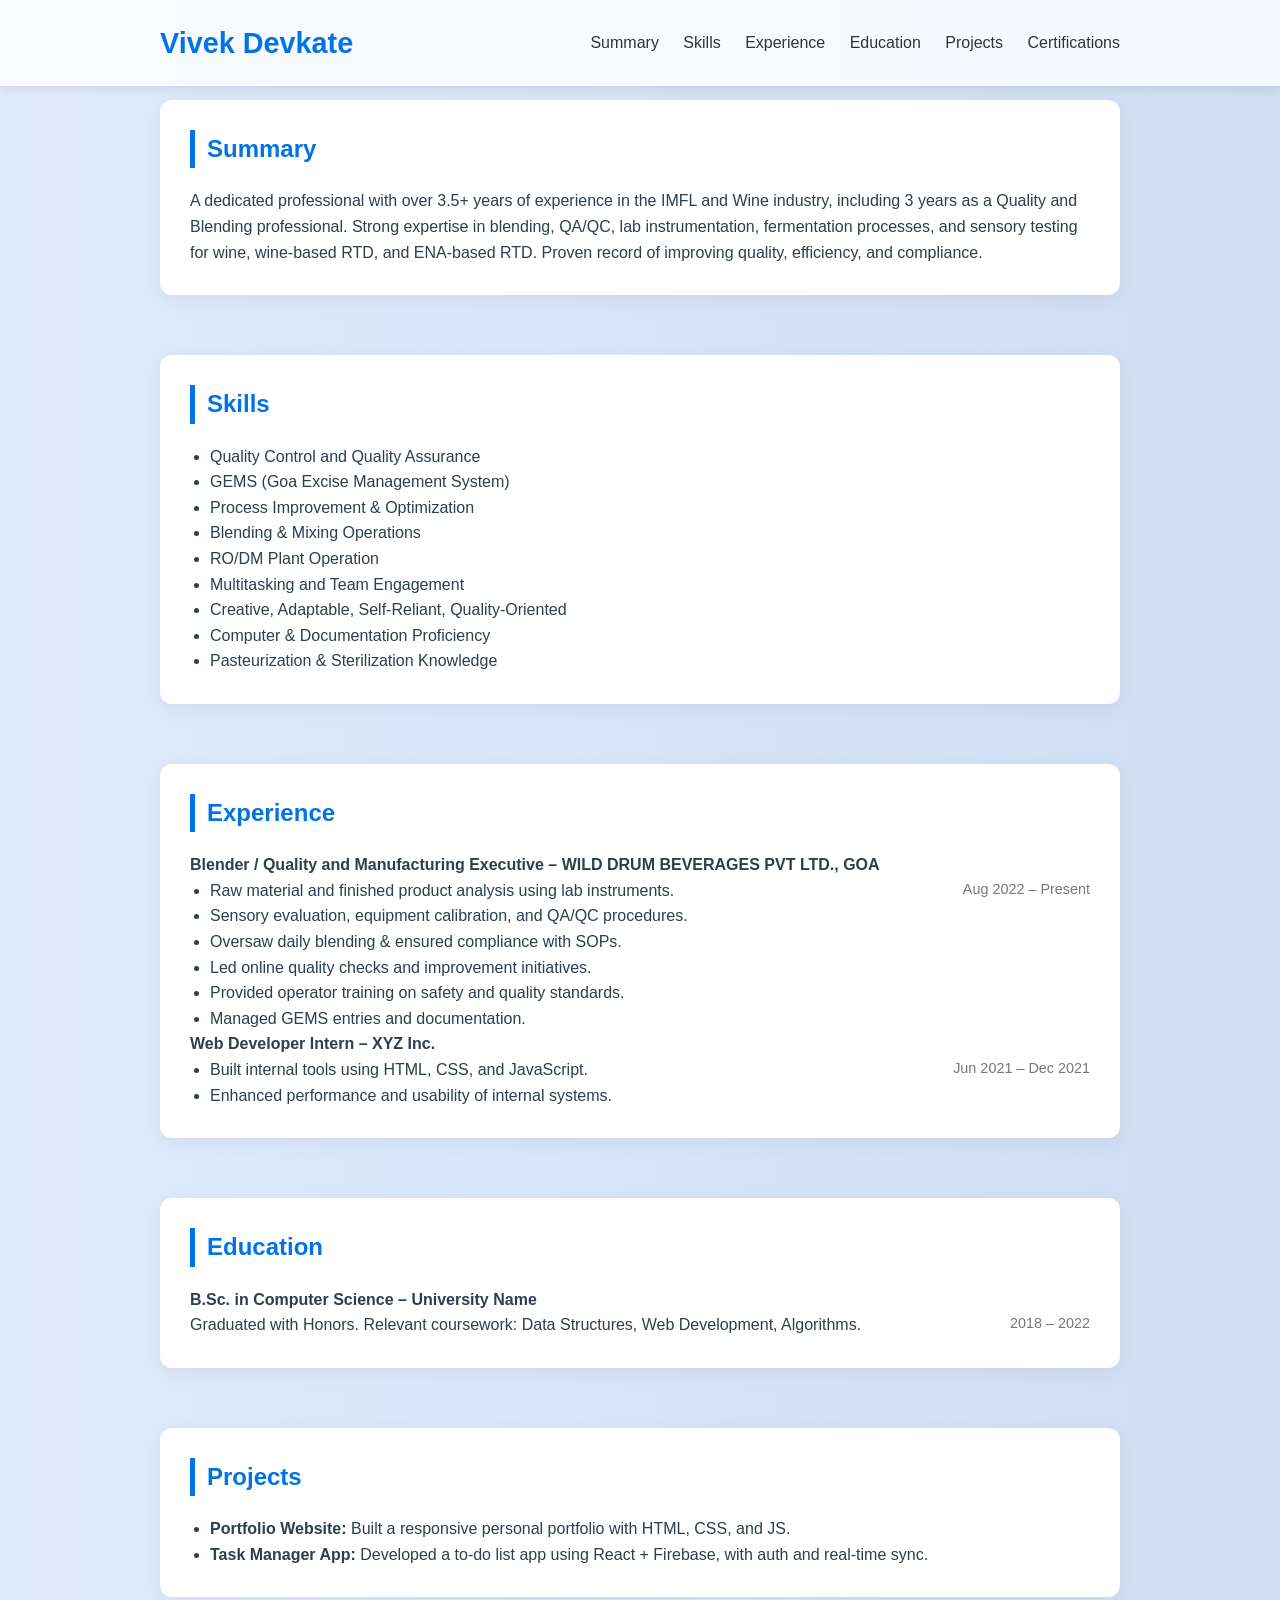
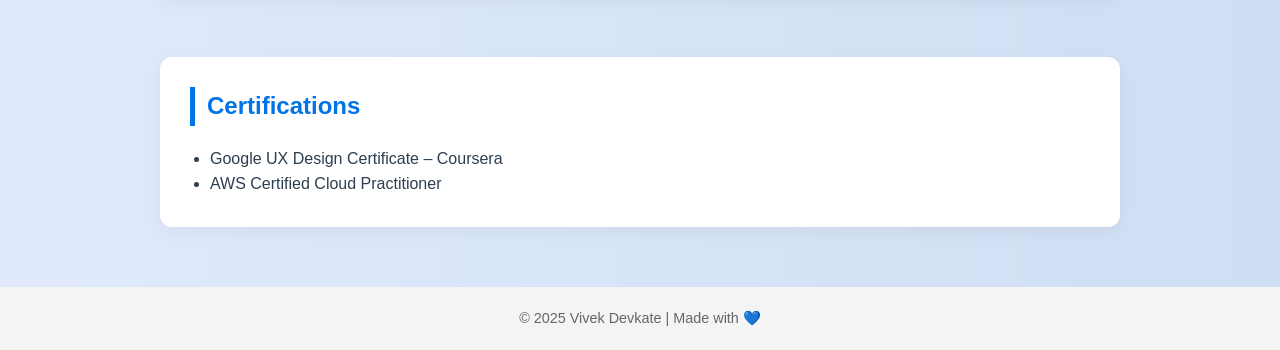
==== index.html @ bbddb103 "Update and rename Vivek Resume.html to index.html" ====
<!DOCTYPE html>
<html lang="en">
<head>
  <meta charset="UTF-8" />
  <meta name="viewport" content="width=device-width, initial-scale=1.0"/>
  <title>Vivek Devkate - Resume</title>
  <style>
    /* Global Reset */
    * {
      margin: 0;
      padding: 0;
      box-sizing: border-box;
    }

    html {
      scroll-behavior: smooth;
    }

    body {
      font-family: 'Segoe UI', Tahoma, Geneva, Verdana, sans-serif;
      background: linear-gradient(to right, #e0eafc, #cfdef3);
      color: #2c3e50;
      line-height: 1.6;
    }

    a {
      color: #0073e6;
      text-decoration: none;
    }

    a:hover {
      text-decoration: underline;
    }

    /* Header / Navbar */
    header {
      background-color: #ffffffcc;
      padding: 20px 0;
      position: fixed;
      top: 0;
      width: 100%;
      z-index: 999;
      box-shadow: 0 2px 10px rgba(0,0,0,0.1);
    }

    .navbar {
      max-width: 1000px;
      margin: auto;
      display: flex;
      justify-content: space-between;
      align-items: center;
      padding: 0 20px;
    }

    .navbar h1 {
      font-size: 1.8em;
      color: #0073e6;
    }

    .nav-links a {
      margin-left: 20px;
      font-size: 1em;
      color: #333;
    }

    /* Sections */
    .container {
      max-width: 1000px;
      margin: 100px auto 60px;
      padding: 0 20px;
    }

    section {
      margin-bottom: 60px;
      padding: 30px;
      background: #fff;
      border-radius: 12px;
      box-shadow: 0 5px 20px rgba(0,0,0,0.05);
      transition: transform 0.2s;
    }

    section:hover {
      transform: translateY(-2px);
    }

    .section-title {
      font-size: 1.5em;
      margin-bottom: 20px;
      color: #0073e6;
      border-left: 5px solid #0073e6;
      padding-left: 12px;
    }

    ul {
      padding-left: 20px;
    }

    .job-title, .degree {
      font-weight: bold;
    }

    .date {
      float: right;
      color: #777;
      font-size: 0.9em;
    }

    footer {
      text-align: center;
      padding: 20px;
      font-size: 0.9em;
      background-color: #f4f4f4;
      color: #666;
    }

    @media (max-width: 768px) {
      .navbar {
        flex-direction: column;
        align-items: flex-start;
      }

      .nav-links {
        margin-top: 10px;
      }

      .nav-links a {
        display: block;
        margin: 5px 0;
      }

      .date {
        float: none;
        display: block;
        margin-top: 5px;
      }
    }
  </style>
</head>
<body>

  <header>
    <div class="navbar">
      <h1>Vivek Devkate</h1>
      <div class="nav-links">
        <a href="#summary">Summary</a>
        <a href="#skills">Skills</a>
        <a href="#experience">Experience</a>
        <a href="#education">Education</a>
        <a href="#projects">Projects</a>
        <a href="#certifications">Certifications</a>
      </div>
    </div>
  </header>

  <div class="container">
    <section id="summary">
      <h2 class="section-title">Summary</h2>
      <p>A dedicated professional with over 3.5+ years of experience in the IMFL and Wine industry, including 3 years as a Quality and Blending professional. Strong expertise in blending, QA/QC, lab instrumentation, fermentation processes, and sensory testing for wine, wine-based RTD, and ENA-based RTD. Proven record of improving quality, efficiency, and compliance.</p>
    </section>

    <section id="skills">
      <h2 class="section-title">Skills</h2>
      <ul>
        <li>Quality Control and Quality Assurance</li>
        <li>GEMS (Goa Excise Management System)</li>
        <li>Process Improvement & Optimization</li>
        <li>Blending & Mixing Operations</li>
        <li>RO/DM Plant Operation</li>
        <li>Multitasking and Team Engagement</li>
        <li>Creative, Adaptable, Self-Reliant, Quality-Oriented</li>
        <li>Computer & Documentation Proficiency</li>
        <li>Pasteurization & Sterilization Knowledge</li>
      </ul>
    </section>

    <section id="experience">
      <h2 class="section-title">Experience</h2>

      <div class="job clearfix">
        <div class="job-title">Blender / Quality and Manufacturing Executive – WILD DRUM BEVERAGES PVT LTD., GOA</div>
        <div class="date">Aug 2022 – Present</div>
        <ul>
          <li>Raw material and finished product analysis using lab instruments.</li>
          <li>Sensory evaluation, equipment calibration, and QA/QC procedures.</li>
          <li>Oversaw daily blending & ensured compliance with SOPs.</li>
          <li>Led online quality checks and improvement initiatives.</li>
          <li>Provided operator training on safety and quality standards.</li>
          <li>Managed GEMS entries and documentation.</li>
        </ul>
      </div>

      <div class="job clearfix">
        <div class="job-title">Web Developer Intern – XYZ Inc.</div>
        <div class="date">Jun 2021 – Dec 2021</div>
        <ul>
          <li>Built internal tools using HTML, CSS, and JavaScript.</li>
          <li>Enhanced performance and usability of internal systems.</li>
        </ul>
      </div>
    </section>

    <section id="education">
      <h2 class="section-title">Education</h2>
      <div class="education clearfix">
        <div class="degree">B.Sc. in Computer Science – University Name</div>
        <div class="date">2018 – 2022</div>
        <p>Graduated with Honors. Relevant coursework: Data Structures, Web Development, Algorithms.</p>
      </div>
    </section>

    <section id="projects">
      <h2 class="section-title">Projects</h2>
      <ul>
        <li><strong>Portfolio Website:</strong> Built a responsive personal portfolio with HTML, CSS, and JS.</li>
        <li><strong>Task Manager App:</strong> Developed a to-do list app using React + Firebase, with auth and real-time sync.</li>
      </ul>
    </section>

    <section id="certifications">
      <h2 class="section-title">Certifications</h2>
      <ul>
        <li>Google UX Design Certificate – Coursera</li>
        <li>AWS Certified Cloud Practitioner</li>
      </ul>
    </section>
  </div>

  <footer>
    &copy; 2025 Vivek Devkate | Made with 💙
  </footer>

</body>
</html>
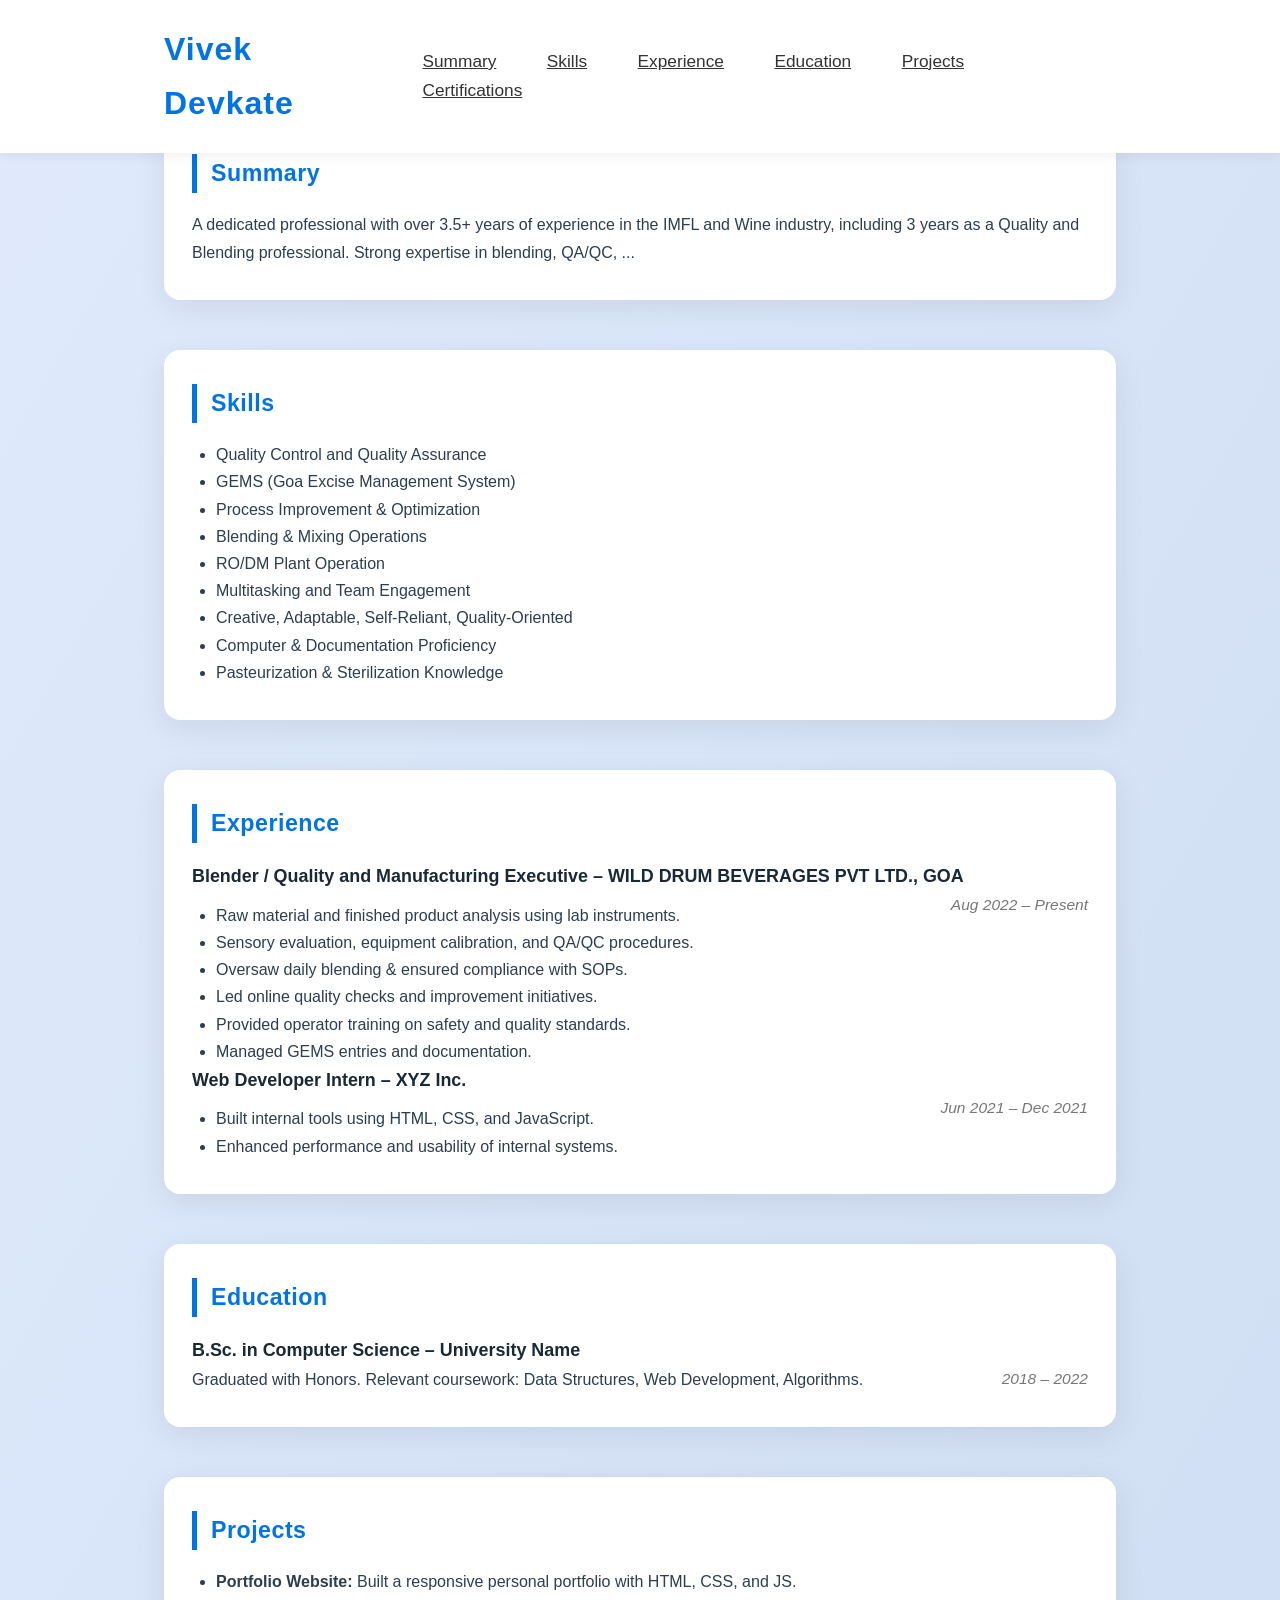
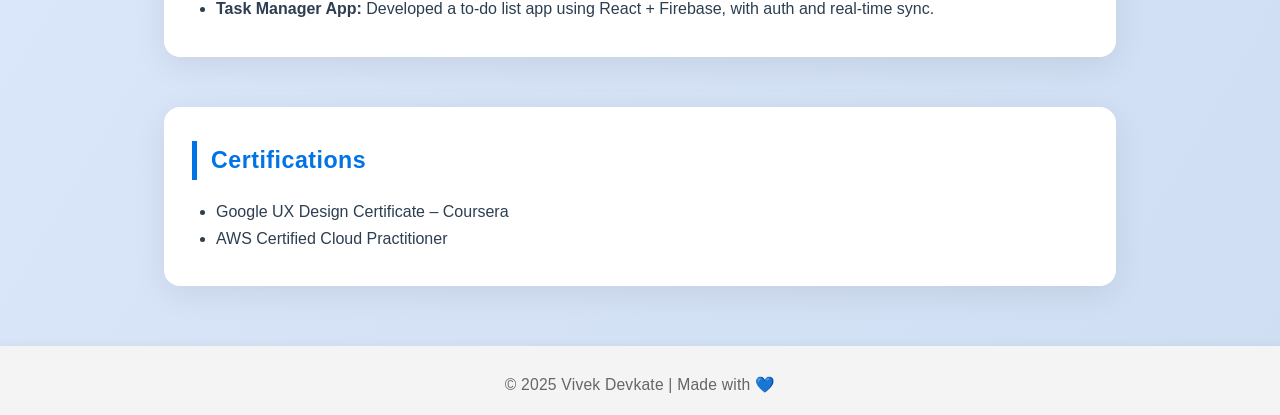
==== commit 03a0d1da: "Update index.html file with new content." ====
--- a/index.html
+++ b/index.html
@@ -1,234 +1,103 @@
-<!DOCTYPE html>
-<html lang="en">
-<head>
-  <meta charset="UTF-8" />
-  <meta name="viewport" content="width=device-width, initial-scale=1.0"/>
-  <title>Vivek Devkate - Resume</title>
-  <style>
-    /* Global Reset */
-    * {
-      margin: 0;
-      padding: 0;
-      box-sizing: border-box;
-    }
-
-    html {
-      scroll-behavior: smooth;
-    }
-
-    body {
-      font-family: 'Segoe UI', Tahoma, Geneva, Verdana, sans-serif;
-      background: linear-gradient(to right, #e0eafc, #cfdef3);
-      color: #2c3e50;
-      line-height: 1.6;
-    }
-
-    a {
-      color: #0073e6;
-      text-decoration: none;
-    }
-
-    a:hover {
-      text-decoration: underline;
-    }
-
-    /* Header / Navbar */
-    header {
-      background-color: #ffffffcc;
-      padding: 20px 0;
-      position: fixed;
-      top: 0;
-      width: 100%;
-      z-index: 999;
-      box-shadow: 0 2px 10px rgba(0,0,0,0.1);
-    }
-
-    .navbar {
-      max-width: 1000px;
-      margin: auto;
-      display: flex;
-      justify-content: space-between;
-      align-items: center;
-      padding: 0 20px;
-    }
-
-    .navbar h1 {
-      font-size: 1.8em;
-      color: #0073e6;
-    }
-
-    .nav-links a {
-      margin-left: 20px;
-      font-size: 1em;
-      color: #333;
-    }
-
-    /* Sections */
-    .container {
-      max-width: 1000px;
-      margin: 100px auto 60px;
-      padding: 0 20px;
-    }
-
-    section {
-      margin-bottom: 60px;
-      padding: 30px;
-      background: #fff;
-      border-radius: 12px;
-      box-shadow: 0 5px 20px rgba(0,0,0,0.05);
-      transition: transform 0.2s;
-    }
-
-    section:hover {
-      transform: translateY(-2px);
-    }
-
-    .section-title {
-      font-size: 1.5em;
-      margin-bottom: 20px;
-      color: #0073e6;
-      border-left: 5px solid #0073e6;
-      padding-left: 12px;
-    }
-
-    ul {
-      padding-left: 20px;
-    }
-
-    .job-title, .degree {
-      font-weight: bold;
-    }
-
-    .date {
-      float: right;
-      color: #777;
-      font-size: 0.9em;
-    }
-
-    footer {
-      text-align: center;
-      padding: 20px;
-      font-size: 0.9em;
-      background-color: #f4f4f4;
-      color: #666;
-    }
-
-    @media (max-width: 768px) {
-      .navbar {
-        flex-direction: column;
-        align-items: flex-start;
-      }
-
-      .nav-links {
-        margin-top: 10px;
-      }
-
-      .nav-links a {
-        display: block;
-        margin: 5px 0;
-      }
-
-      .date {
-        float: none;
-        display: block;
-        margin-top: 5px;
-      }
-    }
-  </style>
-</head>
-<body>
-
-  <header>
-    <div class="navbar">
-      <h1>Vivek Devkate</h1>
-      <div class="nav-links">
-        <a href="#summary">Summary</a>
-        <a href="#skills">Skills</a>
-        <a href="#experience">Experience</a>
-        <a href="#education">Education</a>
-        <a href="#projects">Projects</a>
-        <a href="#certifications">Certifications</a>
-      </div>
-    </div>
-  </header>
-
-  <div class="container">
-    <section id="summary">
-      <h2 class="section-title">Summary</h2>
-      <p>A dedicated professional with over 3.5+ years of experience in the IMFL and Wine industry, including 3 years as a Quality and Blending professional. Strong expertise in blending, QA/QC, lab instrumentation, fermentation processes, and sensory testing for wine, wine-based RTD, and ENA-based RTD. Proven record of improving quality, efficiency, and compliance.</p>
-    </section>
-
-    <section id="skills">
-      <h2 class="section-title">Skills</h2>
-      <ul>
-        <li>Quality Control and Quality Assurance</li>
-        <li>GEMS (Goa Excise Management System)</li>
-        <li>Process Improvement & Optimization</li>
-        <li>Blending & Mixing Operations</li>
-        <li>RO/DM Plant Operation</li>
-        <li>Multitasking and Team Engagement</li>
-        <li>Creative, Adaptable, Self-Reliant, Quality-Oriented</li>
-        <li>Computer & Documentation Proficiency</li>
-        <li>Pasteurization & Sterilization Knowledge</li>
-      </ul>
-    </section>
-
-    <section id="experience">
-      <h2 class="section-title">Experience</h2>
-
-      <div class="job clearfix">
-        <div class="job-title">Blender / Quality and Manufacturing Executive – WILD DRUM BEVERAGES PVT LTD., GOA</div>
-        <div class="date">Aug 2022 – Present</div>
-        <ul>
-          <li>Raw material and finished product analysis using lab instruments.</li>
-          <li>Sensory evaluation, equipment calibration, and QA/QC procedures.</li>
-          <li>Oversaw daily blending & ensured compliance with SOPs.</li>
-          <li>Led online quality checks and improvement initiatives.</li>
-          <li>Provided operator training on safety and quality standards.</li>
-          <li>Managed GEMS entries and documentation.</li>
-        </ul>
-      </div>
-
-      <div class="job clearfix">
-        <div class="job-title">Web Developer Intern – XYZ Inc.</div>
-        <div class="date">Jun 2021 – Dec 2021</div>
-        <ul>
-          <li>Built internal tools using HTML, CSS, and JavaScript.</li>
-          <li>Enhanced performance and usability of internal systems.</li>
-        </ul>
-      </div>
-    </section>
-
-    <section id="education">
-      <h2 class="section-title">Education</h2>
-      <div class="education clearfix">
-        <div class="degree">B.Sc. in Computer Science – University Name</div>
-        <div class="date">2018 – 2022</div>
-        <p>Graduated with Honors. Relevant coursework: Data Structures, Web Development, Algorithms.</p>
-      </div>
-    </section>
-
-    <section id="projects">
-      <h2 class="section-title">Projects</h2>
-      <ul>
-        <li><strong>Portfolio Website:</strong> Built a responsive personal portfolio with HTML, CSS, and JS.</li>
-        <li><strong>Task Manager App:</strong> Developed a to-do list app using React + Firebase, with auth and real-time sync.</li>
-      </ul>
-    </section>
-
-    <section id="certifications">
-      <h2 class="section-title">Certifications</h2>
-      <ul>
-        <li>Google UX Design Certificate – Coursera</li>
-        <li>AWS Certified Cloud Practitioner</li>
-      </ul>
-    </section>
-  </div>
-
-  <footer>
-    &copy; 2025 Vivek Devkate | Made with 💙
-  </footer>
-
-</body>
-</html>
-
+<!DOCTYPE html>
+<html lang="en">
+<head>
+  <meta charset="UTF-8" />
+  <meta name="viewport" content="width=device-width, initial-scale=1.0"/>
+  <title>Vivek Devkate - Resume</title>
+  <link rel="stylesheet" href="style.css" />
+</head>
+<body>
+
+  <header>
+    <div class="navbar">
+      <h1>Vivek Devkate</h1>
+      <div class="nav-links">
+        <a href="#summary">Summary</a>
+        <a href="#skills">Skills</a>
+        <a href="#experience">Experience</a>
+        <a href="#education">Education</a>
+        <a href="#projects">Projects</a>
+        <a href="#certifications">Certifications</a>
+      </div>
+    </div>
+  </header>
+
+  <div class="container">
+    <section id="summary">
+      <h2 class="section-title">Summary</h2>
+      <p>A dedicated professional with over 3.5+ years of experience in the IMFL and Wine industry, including 3 years as a Quality and Blending professional. Strong expertise in blending, QA/QC, ...</p>
+    </section>
+
+    <section id="skills">
+      <h2 class="section-title">Skills</h2>
+      <ul>
+        <li>Quality Control and Quality Assurance</li>
+        <li>GEMS (Goa Excise Management System)</li>
+        <li>Process Improvement & Optimization</li>
+        <li>Blending & Mixing Operations</li>
+        <li>RO/DM Plant Operation</li>
+        <li>Multitasking and Team Engagement</li>
+        <li>Creative, Adaptable, Self-Reliant, Quality-Oriented</li>
+        <li>Computer & Documentation Proficiency</li>
+        <li>Pasteurization & Sterilization Knowledge</li>
+      </ul>
+    </section>
+
+    <section id="experience">
+      <h2 class="section-title">Experience</h2>
+
+      <div class="job clearfix">
+        <div class="job-title">Blender / Quality and Manufacturing Executive – WILD DRUM BEVERAGES PVT LTD., GOA</div>
+        <div class="date">Aug 2022 – Present</div>
+        <ul>
+          <li>Raw material and finished product analysis using lab instruments.</li>
+          <li>Sensory evaluation, equipment calibration, and QA/QC procedures.</li>
+          <li>Oversaw daily blending & ensured compliance with SOPs.</li>
+          <li>Led online quality checks and improvement initiatives.</li>
+          <li>Provided operator training on safety and quality standards.</li>
+          <li>Managed GEMS entries and documentation.</li>
+        </ul>
+      </div>
+
+      <div class="job clearfix">
+        <div class="job-title">Web Developer Intern – XYZ Inc.</div>
+        <div class="date">Jun 2021 – Dec 2021</div>
+        <ul>
+          <li>Built internal tools using HTML, CSS, and JavaScript.</li>
+          <li>Enhanced performance and usability of internal systems.</li>
+        </ul>
+      </div>
+    </section>
+
+    <section id="education">
+      <h2 class="section-title">Education</h2>
+      <div class="education clearfix">
+        <div class="degree">B.Sc. in Computer Science – University Name</div>
+        <div class="date">2018 – 2022</div>
+        <p>Graduated with Honors. Relevant coursework: Data Structures, Web Development, Algorithms.</p>
+      </div>
+    </section>
+
+    <section id="projects">
+      <h2 class="section-title">Projects</h2>
+      <ul>
+        <li><strong>Portfolio Website:</strong> Built a responsive personal portfolio with HTML, CSS, and JS.</li>
+        <li><strong>Task Manager App:</strong> Developed a to-do list app using React + Firebase, with auth and real-time sync.</li>
+      </ul>
+    </section>
+
+    <section id="certifications">
+      <h2 class="section-title">Certifications</h2>
+      <ul>
+        <li>Google UX Design Certificate – Coursera</li>
+        <li>AWS Certified Cloud Practitioner</li>
+      </ul>
+    </section>
+  </div>
+
+  <footer>
+    &copy; 2025 Vivek Devkate | Made with 💙
+  </footer>
+
+</body>
+</html>
--- a/style.css
+++ b/style.css
@@ -0,0 +1,166 @@
+/* Global Reset */
+* {
+  margin: 0;
+  padding: 0;
+  box-sizing: border-box;
+}
+
+html {
+  scroll-behavior: smooth;
+}
+
+body {
+  font-family: 'Segoe UI', Tahoma, Geneva, Verdana, sans-serif;
+  background: linear-gradient(120deg, #e0eafc 0%, #cfdef3 100%);
+  color: #2c3e50;
+  line-height: 1.7;
+  min-height: 100vh;
+}
+
+/* Navbar / Header */
+header {
+  background: #fff;
+  padding: 22px 0;
+  position: fixed;
+  top: 0;
+  width: 100%;
+  z-index: 1000;
+  box-shadow: 0 2px 12px rgba(0,0,0,0.07);
+  transition: background 0.3s;
+}
+
+.navbar {
+  max-width: 1000px;
+  margin: auto;
+  display: flex;
+  justify-content: space-between;
+  align-items: center;
+  padding: 0 24px;
+}
+
+.navbar h1 {
+  font-size: 2em;
+  font-weight: bold;
+  color: #0073e6;
+  letter-spacing: 1px;
+}
+
+.nav-links a {
+  margin-left: 22px;
+  font-size: 1.08em;
+  color: #333;
+  padding: 5px 12px;
+  border-radius: 6px;
+  transition: background 0.2s, color 0.2s;
+}
+
+.nav-links a:hover,
+.nav-links a:focus {
+  background: #e0eafc;
+  color: #0073e6;
+  text-decoration: none;
+}
+
+/* Main Container */
+.container {
+  max-width: 1000px;
+  margin: 120px auto 60px;
+  padding: 0 24px;
+}
+
+/* Sections */
+section {
+  margin-bottom: 50px;
+  padding: 34px 28px;
+  background: #fff;
+  border-radius: 16px;
+  box-shadow: 0 8px 32px rgba(0,0,0,0.08);
+  transition: box-shadow 0.2s, transform 0.2s;
+}
+
+section:hover {
+  box-shadow: 0 12px 36px rgba(0,115,230,0.07);
+  transform: translateY(-2px) scale(1.01);
+}
+
+.section-title {
+  font-size: 1.45em;
+  margin-bottom: 18px;
+  color: #0073e6;
+  border-left: 5px solid #0073e6;
+  padding-left: 14px;
+  letter-spacing: 0.5px;
+}
+ul {
+  padding-left: 24px;
+  margin-top: 10px;
+}
+.job-title, .degree {
+  font-weight: 600;
+  font-size: 1.12em;
+  color: #1a2936;
+}
+.date {
+  float: right;
+  color: #777;
+  font-size: 0.97em;
+  font-style: italic;
+}
+footer {
+  text-align: center;
+  padding: 26px 0 16px;
+  font-size: 0.98em;
+  background-color: #f4f4f4;
+  color: #666;
+  letter-spacing: 0.2px;
+  box-shadow: 0 -2px 8px rgba(0,0,0,0.04);
+}
+
+/* Responsive Design */
+@media (max-width: 768px) {
+  .navbar {
+    flex-direction: column;
+    align-items: flex-start;
+    padding: 0 10px;
+  }
+  .nav-links {
+    margin-top: 10px;
+    width: 100%;
+    display: flex;
+    flex-wrap: wrap;
+  }
+  .nav-links a {
+    display: block;
+    margin: 6px 0 6px 0;
+    width: 100%;
+  }
+  .container {
+    padding: 0 8px;
+  }
+  section {
+    padding: 20px 10px;
+  }
+  .date {
+    float: none;
+    display: block;
+    margin-top: 6px;
+  }
+}
+
+/* Add subtle hover to job/education blocks */
+.job, .education {
+  transition: background 0.2s;
+}
+.job:hover, .education:hover {
+  background: #f7fbff;
+}
+
+/* Custom scrollbar for style */
+body::-webkit-scrollbar {
+  width: 10px;
+  background: #e0eafc;
+}
+body::-webkit-scrollbar-thumb {
+  background: #0073e6aa;
+  border-radius: 7px;
+}
